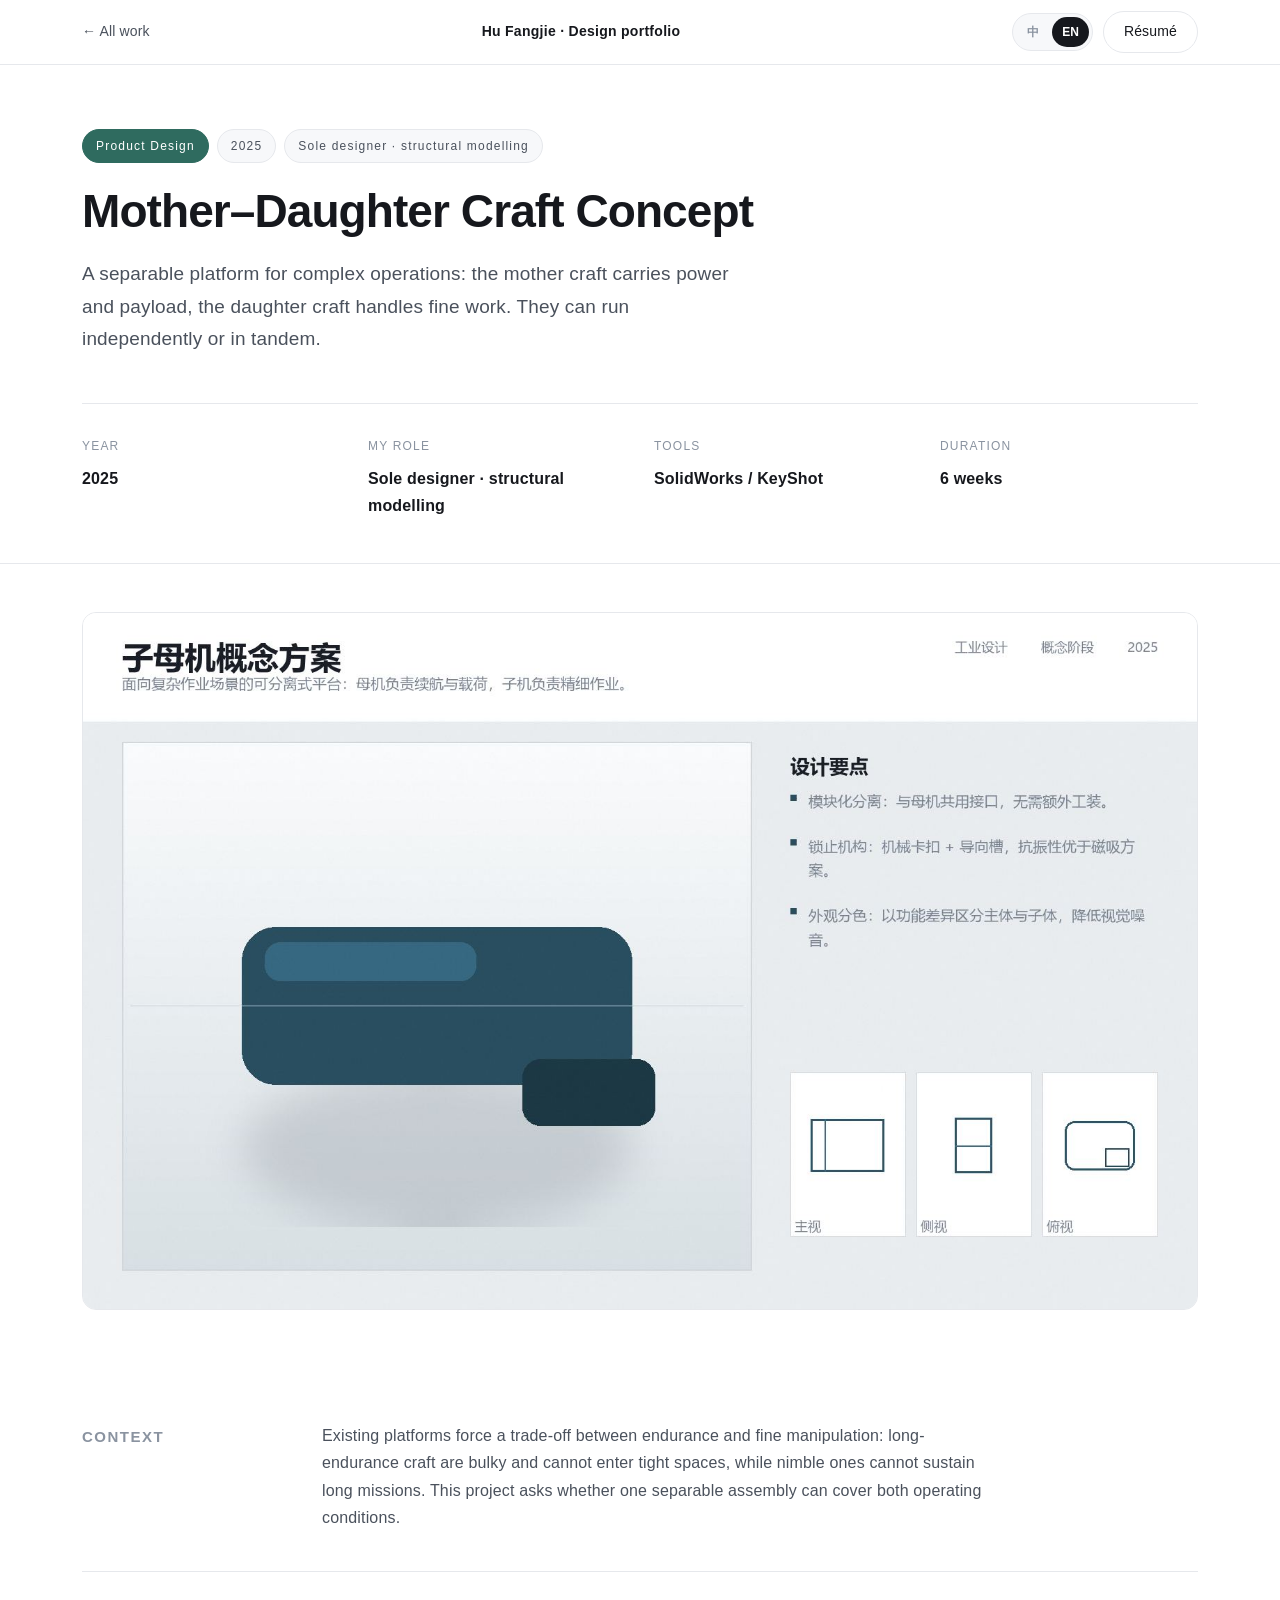
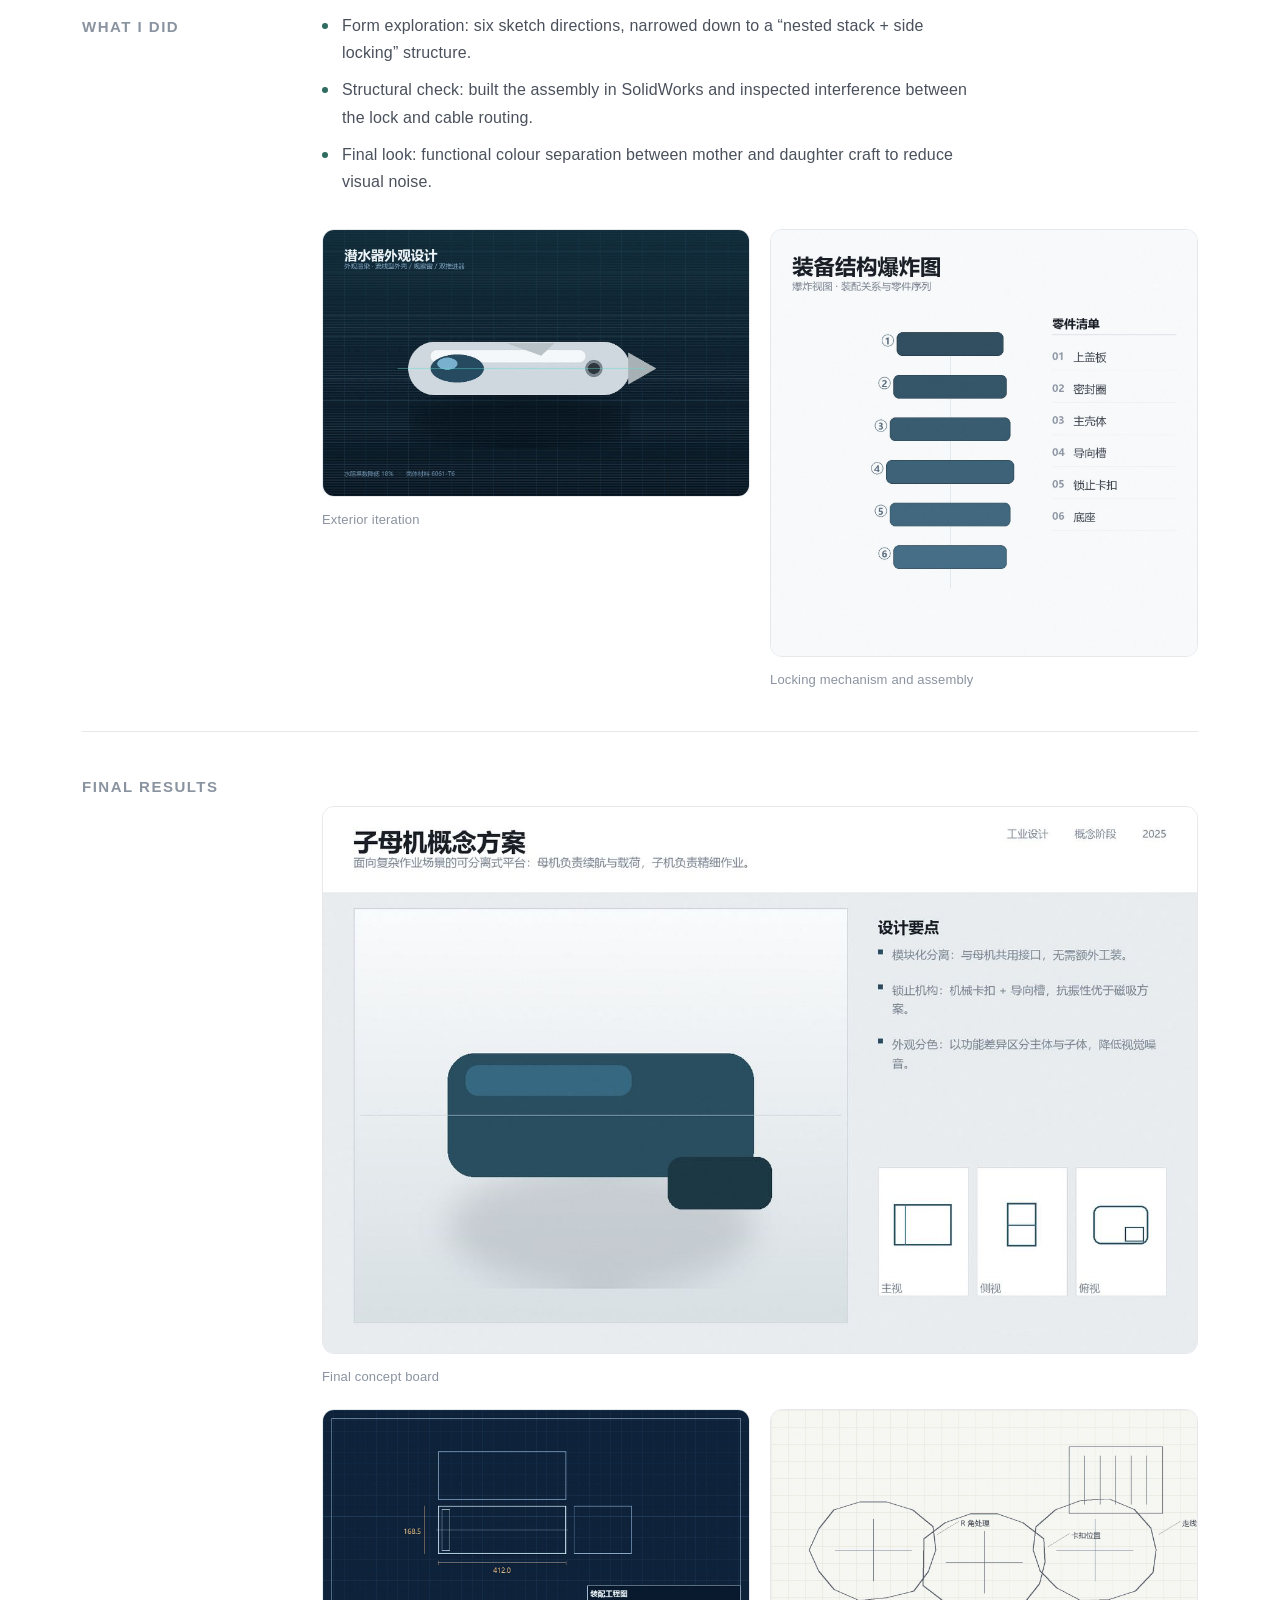
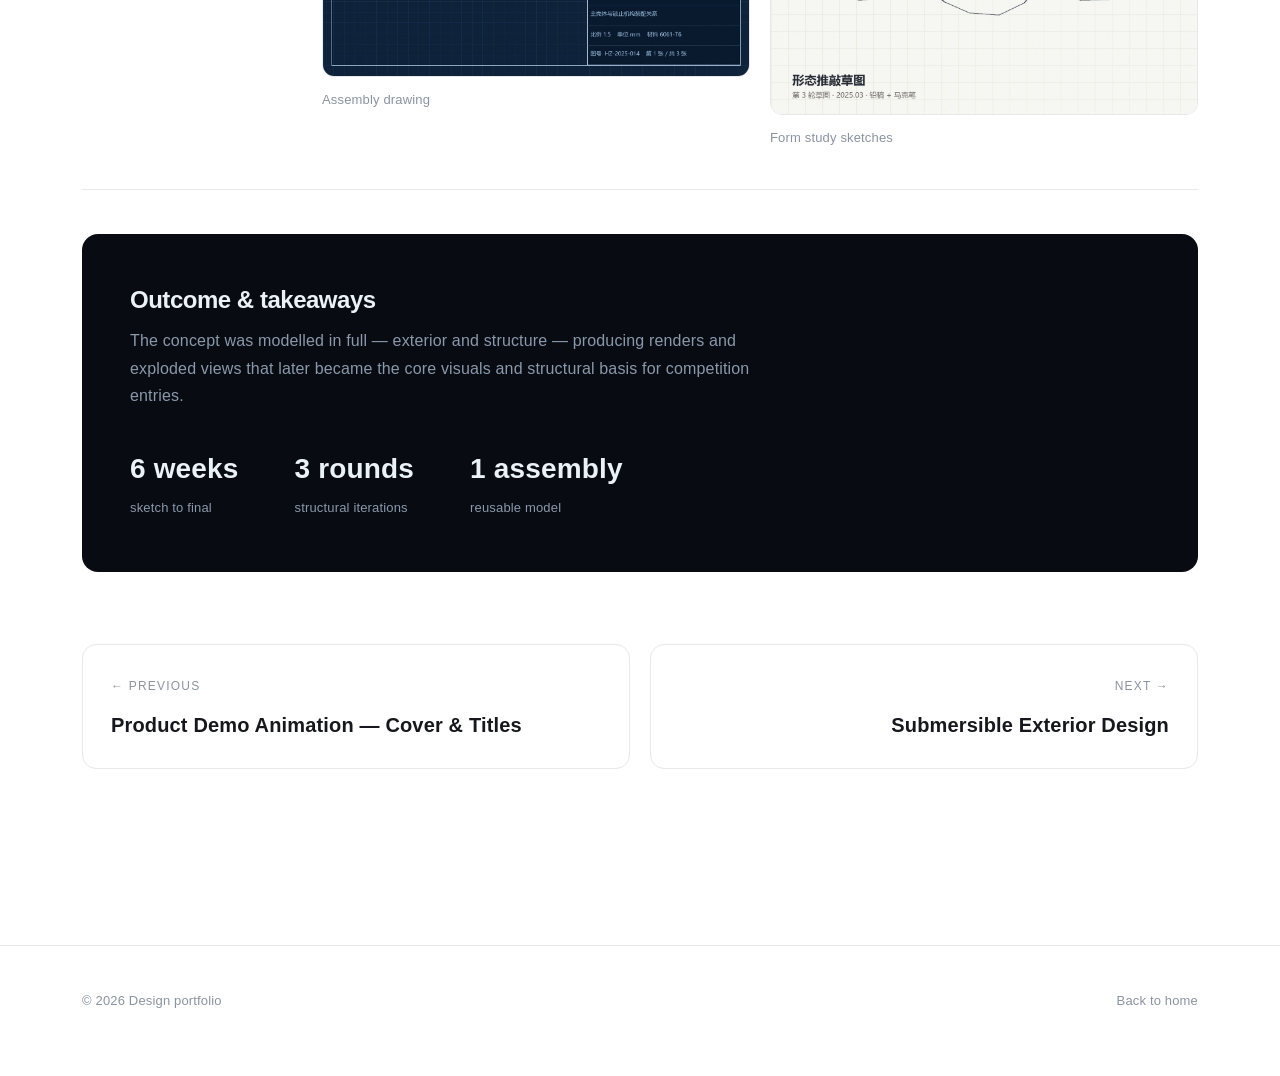
==== works.html @ a3cf7e80 "新增中英双语：i18n 机制、语言切换、8 个作品英文内容、跨语言搜索" ====
<!DOCTYPE html>
<html lang="zh-CN">
<head>
<meta charset="utf-8">
<meta name="viewport" content="width=device-width, initial-scale=1">
<meta name="description" content="作品详情 · 胡方杰设计作品集">
<meta name="theme-color" content="#FFFFFF">
<title>作品详情 · 胡方杰 设计作品集</title>
<link rel="stylesheet" href="assets/css/base.css">
<link rel="stylesheet" href="assets/css/detail.css">
<link rel="stylesheet" href="assets/css/lightbox.css">
<link rel="stylesheet" href="assets/css/video.css">
</head>
<body>

<div class="topbar">
  <div class="wrap topbar__in">
    <a class="topbar__back" href="index.html#works" data-i18n="work.back">← 返回全部作品</a>
    <div class="topbar__brand" data-i18n="work.brand">胡方杰 · 设计作品集</div>
    <div class="topbar__right">
      <div class="lang" role="group" aria-label="Language / 语言">
        <button class="lang__btn" type="button" data-lang-set="zh" aria-pressed="true">中</button>
        <button class="lang__btn" type="button" data-lang-set="en" aria-pressed="false">EN</button>
      </div>
      <a class="btn" href="resume.pdf" download data-resume="resume.pdf" data-i18n="nav.resume">下载简历</a>
    </div>
  </div>
</div>

<!-- 详情内容由 assets/js/works.js 依据 URL 上的 #/作品id 渲染 -->
<main id="work-root"></main>

<footer class="footer">
  <div class="wrap footer__in">
    <div>© <span id="d-year"></span> <span data-i18n="footer.site">个人设计作品集</span></div>
    <div><a href="index.html" data-i18n="footer.backHome">返回首页</a></div>
  </div>
</footer>

<script src="assets/js/config.js"></script>
<script src="assets/js/works-data.js"></script>
<script src="assets/js/i18n.js"></script>
<script src="assets/img/manifest.js"></script>
<script src="assets/js/lazy.js"></script>
<script src="assets/js/works.js"></script>
<script src="assets/js/lightbox.js"></script>
<script src="assets/js/lang-switch.js"></script>
<script>
document.getElementById('d-year').textContent = new Date().getFullYear();
/* 仅用于评审截图：?scrollY=1800 自动滚到指定位置；?captureH=1 输出内容高度 */
(function () {
  var q = location.search;
  var m = q.match(/[?&]scrollY=(\d+)/);
  if (m) {
    var y = parseInt(m[1], 10);
    window.addEventListener('load', function () { setTimeout(function () { window.scrollTo(0, y); }, 200); });
  }
  if (q.indexOf('captureH=1') >= 0) {
    window.addEventListener('load', function () {
      setTimeout(function () {
        var h = Math.ceil(document.documentElement.getBoundingClientRect().height);
        var el = document.createElement('meta');
        el.name = 'dsh-content-height';
        el.content = String(h);
        document.head.appendChild(el);
      }, 400);
    });
  }
})();
</script>
</body>
</html>
---- assets/css/base.css ----
/* ============================================================
 * base.css —— 设计变量、重置、排版、通用组件
 * 视觉结论见 docs/项目构想.md §3.1（方案 A 极简留白）
 * ============================================================ */

:root{
  /* 颜色 */
  --ink:      #16181D;   /* 主文字 */
  --ink-2:    #4A515C;   /* 次级文字 */
  --ink-3:    #8A93A0;   /* 辅助文字 */
  --line:     #E6E8EC;   /* 分割线 / 描边 */
  --line-2:   #D8DCE2;
  --bg:       #FFFFFF;   /* 主背景 */
  --bg-soft:  #F7F8FA;   /* 次级区块背景 */
  --accent:   #2F6B5F;   /* 强调色（墨绿，小面积使用） */

  /* 深色区（首屏 / 成果块 / 联系方式） */
  --dark:     #080B12;
  --dark-2:   #0E131C;
  --dark-3:   #141C28;
  --dark-line:#1E2A3A;
  --dark-text:#EAF2F7;
  --dark-dim: #8A99AB;
  --glow:     #4FE0B0;   /* 粒子主色 / 深色区强调色 */

  /* 布局 */
  --max:      1180px;
  --pad:      32px;
  --radius:   14px;
  --radius-sm:10px;

  /* 排版 */
  --font: "Inter", "Helvetica Neue", "PingFang SC", "Microsoft YaHei", -apple-system, sans-serif;

  /* 动效 */
  --ease: cubic-bezier(.22,.61,.36,1);
}

*,*::before,*::after{box-sizing:border-box}

html{
  -webkit-text-size-adjust:100%;
  scroll-behavior:smooth;
}

body{
  margin:0;
  background:var(--bg);
  color:var(--ink);
  font-family:var(--font);
  font-size:16px;
  line-height:1.7;
  letter-spacing:.01em;
  -webkit-font-smoothing:antialiased;
  overflow-x:hidden;
}

img{display:block;max-width:100%}
a{color:inherit;text-decoration:none}
button{font-family:inherit;cursor:pointer}

h1,h2,h3,h4{margin:0;letter-spacing:-.02em;font-weight:800;line-height:1.15}
p{margin:0}

/* ---------- 布局容器 ---------- */
.wrap{max-width:var(--max);margin:0 auto;padding:0 var(--pad)}

/* ---------- 按钮 ---------- */
.btn{
  display:inline-flex;align-items:center;justify-content:center;gap:8px;
  height:42px;padding:0 20px;border-radius:999px;
  font-size:14px;font-weight:500;white-space:nowrap;
  border:1px solid var(--line);background:transparent;color:var(--ink);
  transition:border-color .25s var(--ease), background .25s var(--ease), color .25s var(--ease);
}
.btn:hover{border-color:var(--ink)}
.btn--dark{background:var(--ink);border-color:var(--ink);color:#fff}
.btn--dark:hover{background:#000;border-color:#000}
.btn--light{background:#fff;border-color:#fff;color:var(--ink)}
.btn--ghost-dark{border-color:#3A3F49;color:#fff}
.btn--ghost-dark:hover{border-color:#fff}
.btn[aria-disabled="true"]{opacity:.5;cursor:not-allowed}

/* ---------- 标签 ---------- */
.chip{
  display:inline-flex;align-items:center;font-size:13px;
  padding:8px 14px;border-radius:var(--radius-sm);
  border:1px solid var(--line);background:var(--bg-soft);color:var(--ink-2);
}
.tag{
  display:inline-flex;align-items:center;gap:8px;
  font-size:12px;letter-spacing:.18em;text-transform:uppercase;font-weight:600;
  padding:8px 16px;border-radius:999px;
  border:1px solid rgba(79,224,176,.35);
  background:rgba(79,224,176,.06);color:var(--glow);
}
.tag i{
  width:6px;height:6px;border-radius:50%;background:var(--glow);
  box-shadow:0 0 12px var(--glow);display:block;
  animation:pulse 2.2s infinite ease-in-out;
}
@keyframes pulse{0%,100%{opacity:1;transform:scale(1)}50%{opacity:.35;transform:scale(.7)}}

/* ---------- 区块标题 ---------- */
.sec-head{display:flex;align-items:flex-end;justify-content:space-between;gap:20px;margin-bottom:38px}
.sec-head h2{font-size:30px}
.sec-head p{font-size:14px;color:var(--ink-3);margin-top:8px}
.sec-head .count{font-size:13px;color:var(--ink-3);letter-spacing:.06em;white-space:nowrap}

/* ---------- 作品卡片 ---------- */
.card{display:block;position:relative}
.card__thumb{
  position:relative;overflow:hidden;border-radius:var(--radius);
  background:var(--bg-soft);border:1px solid var(--line);
}
.card__thumb img{
  position:absolute;inset:0;
  width:100%;height:100%;object-fit:cover;
  transition:transform .6s var(--ease), opacity .5s var(--ease);
  opacity:0;
}
.card__thumb img.is-loaded{opacity:1}
.card:hover .card__thumb img{transform:scale(1.03)}
.card__meta{display:flex;align-items:baseline;justify-content:space-between;gap:16px;padding:16px 2px 0}
.card__meta h3{font-size:18px;font-weight:700;letter-spacing:-.01em}
.card__meta p{font-size:13px;color:var(--ink-3);margin-top:5px}
.card__meta .year{font-size:13px;color:var(--ink-3);letter-spacing:.06em;white-space:nowrap}

/* 悬浮提示 */
.card__hover{
  position:absolute;left:14px;bottom:14px;z-index:2;
  display:inline-flex;align-items:center;gap:6px;
  padding:7px 13px;border-radius:999px;font-size:12px;
  background:rgba(12,16,24,.82);color:#fff;backdrop-filter:blur(6px);
  opacity:0;transform:translateY(6px);
  transition:opacity .3s var(--ease), transform .3s var(--ease);
}
.card:hover .card__hover{opacity:1;transform:translateY(0)}

/* ---------- 图片懒加载占位 ---------- */
.ph{position:relative;overflow:hidden;background:var(--bg-soft)}
.ph::after{
  content:"";position:absolute;inset:0;
  background:linear-gradient(100deg, transparent 20%, rgba(255,255,255,.55) 50%, transparent 80%);
  transform:translateX(-100%);
}
.ph.is-loading::after{animation:shimmer 1.4s infinite}
@keyframes shimmer{to{transform:translateX(100%)}}

/* ---------- 深色区块 ---------- */
.dark-block{
  background:var(--dark);color:var(--dark-text);
  border-radius:16px;padding:52px 48px;
}
.dark-block h3{font-size:24px;margin-bottom:14px}
.dark-block p{color:var(--dark-dim);max-width:640px}
.dark-block .metrics{display:flex;gap:56px;margin-top:36px;flex-wrap:wrap}
.dark-block .metrics b{display:block;font-size:28px;font-weight:800}
.dark-block .metrics span{font-size:13px;color:var(--dark-dim)}

/* ---------- 页脚 ---------- */
.footer{
  border-top:1px solid var(--line);
  padding:44px 0 64px;margin-top:88px;
  font-size:13px;color:var(--ink-3);
}
.footer__in{display:flex;justify-content:space-between;gap:20px;flex-wrap:wrap}
.footer a:hover{color:var(--accent)}

/* ---------- 工具类 ---------- */
.sr-only{
  position:absolute;width:1px;height:1px;padding:0;margin:-1px;
  overflow:hidden;clip:rect(0 0 0 0);white-space:nowrap;border:0;
}

/* ---------- 无障碍：尊重"减少动态效果" ---------- */
@media (prefers-reduced-motion: reduce){
  html{scroll-behavior:auto}
  *,*::before,*::after{
    animation-duration:.001ms !important;
    animation-iteration-count:1 !important;
    transition-duration:.001ms !important;
  }
}

/* ---------- 响应式断点 ---------- */
@media (max-width:960px){
  :root{--pad:24px}
  .sec-head h2{font-size:26px}
}

@media (max-width:560px){
  :root{--pad:20px}
  .sec-head{flex-direction:column;align-items:flex-start;gap:10px;margin-bottom:26px}
  .sec-head h2{font-size:23px}
  .dark-block{padding:34px 24px}
  .dark-block h3{font-size:21px}
  .dark-block .metrics{gap:26px;margin-top:26px}
  .dark-block .metrics b{font-size:23px}
  .card__meta h3{font-size:16px}
  .footer{margin-top:56px}
}
---- assets/css/detail.css ----
/* ============================================================
 * detail.css —— 作品详情页
 * 结构：顶栏 → 标题区（事实栏）→ 主图 → 背景 / 做法 / 成果 → 深色成果块 → 上一下一
 * ============================================================ */

/* ---------- 顶栏 ---------- */
.topbar{
  position:sticky;top:0;z-index:40;
  background:rgba(255,255,255,.92);backdrop-filter:blur(10px);
  border-bottom:1px solid var(--line);
}
.topbar__in{display:flex;align-items:center;justify-content:space-between;gap:20px;height:64px}
.topbar__back{font-size:14px;color:var(--ink-2);display:inline-flex;align-items:center;gap:6px}
.topbar__back:hover{color:var(--accent)}
.topbar__brand{font-weight:700;font-size:14px;letter-spacing:.02em}
.topbar__right{display:flex;align-items:center;gap:10px}

/* 语言切换（详情页只引入 detail.css，所以这套样式在这里也要有一份） */
.lang{
  display:flex;align-items:center;gap:2px;
  padding:3px;border-radius:999px;
  border:1px solid var(--line);background:var(--bg-soft);
}
.lang__btn{
  min-width:34px;height:30px;padding:0 10px;
  font-size:12px;font-weight:600;
  border:0;border-radius:999px;background:transparent;color:var(--ink-3);
  transition:background .2s var(--ease), color .2s var(--ease);
}
.lang__btn:hover{color:var(--ink)}
.lang__btn.is-on{background:var(--ink);color:#fff}

/* ---------- 标题区 ---------- */
.phead{padding:64px 0 44px;border-bottom:1px solid var(--line)}
.cats{display:flex;gap:8px;margin-bottom:22px;flex-wrap:wrap}
.cat{
  font-size:12px;letter-spacing:.1em;padding:6px 13px;border-radius:999px;
  background:var(--bg-soft);border:1px solid var(--line);color:var(--ink-2);
}
.cat--hi{background:var(--accent);border-color:var(--accent);color:#fff}
.phead h1{font-size:46px;max-width:16em}
.summary{margin-top:20px;font-size:19px;color:var(--ink-2);max-width:660px}

.facts{
  display:grid;grid-template-columns:repeat(4,1fr);gap:28px;
  margin-top:48px;padding-top:32px;border-top:1px solid var(--line);
}
.fact span{display:block;font-size:12px;letter-spacing:.1em;color:var(--ink-3);text-transform:uppercase;margin-bottom:8px}
.fact b{font-size:16px;font-weight:600}

/* ---------- 主图 ---------- */
.hero-media{margin-top:48px;border-radius:var(--radius);overflow:hidden;background:var(--bg-soft);border:1px solid var(--line)}
.hero-media img{width:100%;height:auto;display:block}

/* ---------- 正文 ---------- */
.article{padding:72px 0}
.block{display:grid;grid-template-columns:200px 1fr;gap:40px;padding:40px 0;border-bottom:1px solid var(--line)}
.block:last-child{border-bottom:0}
.block h2{font-size:15px;letter-spacing:.1em;text-transform:uppercase;color:var(--ink-3);font-weight:600;padding-top:6px}
.block__body p{color:var(--ink-2);margin-bottom:16px;max-width:660px}
.block__body p:last-child{margin-bottom:0}
.block__body strong{color:var(--ink);font-weight:600}

.points{margin:0 0 16px;padding:0;list-style:none;max-width:660px}
.points li{color:var(--ink-2);padding-left:20px;position:relative;margin-bottom:10px}
.points li::before{
  content:"";position:absolute;left:0;top:11px;
  width:6px;height:6px;border-radius:50%;background:var(--accent);
}

/* ---------- 图片组 ---------- */
.figs{display:grid;grid-template-columns:1fr 1fr;gap:20px;margin-top:34px}
.fig{display:block}
.fig__box{border-radius:12px;overflow:hidden;background:var(--bg-soft);border:1px solid var(--line)}
.fig__box img{width:100%;height:auto;display:block}
.fig--wide{grid-column:1/-1}
.fig__cap{font-size:13px;color:var(--ink-3);padding-top:12px}

/* ---------- 深色成果块 ---------- */
.result{margin-top:44px}

/* ---------- 上/下一个 ---------- */
.pager{display:grid;grid-template-columns:1fr 1fr;gap:20px;padding:0 0 88px}
.pager a{
  border:1px solid var(--line);border-radius:var(--radius);padding:26px 28px;display:block;
  transition:border-color .25s var(--ease), transform .25s var(--ease);
}
.pager a:hover{border-color:var(--ink)}
.pager span{font-size:12px;letter-spacing:.1em;color:var(--ink-3);text-transform:uppercase}
.pager b{display:block;font-size:20px;font-weight:700;margin-top:10px}
.pager a.is-next{text-align:right}

/* ---------- 响应式 ---------- */
@media (max-width:900px){
  .phead h1{font-size:32px}
  .facts{grid-template-columns:1fr 1fr;gap:22px;margin-top:32px;padding-top:24px}
  .block{grid-template-columns:1fr;gap:16px}
  .figs{grid-template-columns:1fr}
  .pager{grid-template-columns:1fr}
}

@media (max-width:560px){
  .phead{padding:40px 0 30px}
  .phead h1{font-size:26px}
  .summary{font-size:16px}
  .facts{grid-template-columns:1fr 1fr;gap:18px}
  .facts .fact b{font-size:14px}
  .cat{font-size:11px;padding:5px 11px}
  .article{padding:44px 0}
  .block{padding:28px 0}
  .block h2{font-size:13px}
  .hero-media{margin-top:30px}
  .pager b{font-size:17px}
  .pager a{padding:20px}
}
---- assets/css/video.css ----
/* ============================================================
 * video.css —— 视频卡片样式
 * 设计意图：先只显示封面 + 播放键，点击后才插入 iframe，
 *           避免一进详情页就加载第三方播放器拖慢速度。
 * ============================================================ */

.videos{display:grid;gap:20px}

.video{margin:0}

.video__btn{
  position:relative;display:block;width:100%;padding:0;
  border:1px solid var(--line);border-radius:12px;overflow:hidden;
  background:var(--bg-soft);cursor:pointer;
  transition:border-color .25s var(--ease);
}
.video__btn:hover{border-color:var(--ink)}
.video__btn.is-playing{cursor:default;border-color:var(--line)}

.video__poster{display:block;aspect-ratio:16/9}
.video__poster img{
  width:100%;height:100%;object-fit:cover;display:block;
  transition:transform .6s var(--ease), opacity .5s var(--ease);
  opacity:0;
}
.video__poster img.is-loaded{opacity:1}
.video__btn:hover .video__poster img{transform:scale(1.02)}

/* 播放键 */
.video__play{
  position:absolute;left:50%;top:50%;transform:translate(-50%,-50%);
  width:76px;height:76px;border-radius:50%;
  background:rgba(255,255,255,.94);
  display:flex;align-items:center;justify-content:center;
  box-shadow:0 10px 34px rgba(0,0,0,.28);
  transition:transform .25s var(--ease), background .25s var(--ease);
}
.video__btn:hover .video__play{transform:translate(-50%,-50%) scale(1.06)}
.video__play i{
  width:0;height:0;display:block;margin-left:5px;
  border-left:20px solid #16181D;
  border-top:12px solid transparent;
  border-bottom:12px solid transparent;
}

.video__hint{
  position:absolute;left:14px;bottom:14px;
  font-size:12px;letter-spacing:.06em;
  padding:6px 12px;border-radius:999px;
  background:rgba(12,16,24,.78);color:#fff;backdrop-filter:blur(6px);
}

/* 地址未填时的样子：别让人以为能点 */
.video__btn.is-todo{cursor:not-allowed}
.video__btn.is-todo .video__play{background:rgba(255,255,255,.72)}
.video__btn.is-todo .video__hint{background:rgba(120,90,20,.86)}
.video__btn.is-todo:hover{border-color:var(--line)}
.video__btn.is-todo:hover .video__play{transform:translate(-50%,-50%)}

/* 播放器容器（点击后才有内容） */
.video__frame{display:none}
.video__frame.is-on{display:block;aspect-ratio:16/9;border-radius:12px;overflow:hidden;background:#000}
.video__frame iframe,
.video__frame video{width:100%;height:100%;display:block;border:0}

.video__cap{
  display:flex;flex-direction:column;gap:4px;
  font-size:13px;color:var(--ink-3);padding-top:12px;
}
.video__cap b{color:var(--ink-2);font-weight:600}

@media (max-width:560px){
  .video__play{width:58px;height:58px}
  .video__play i{border-left-width:15px;border-top-width:9px;border-bottom-width:9px}
  .video__hint{left:10px;bottom:10px;font-size:11px}
}
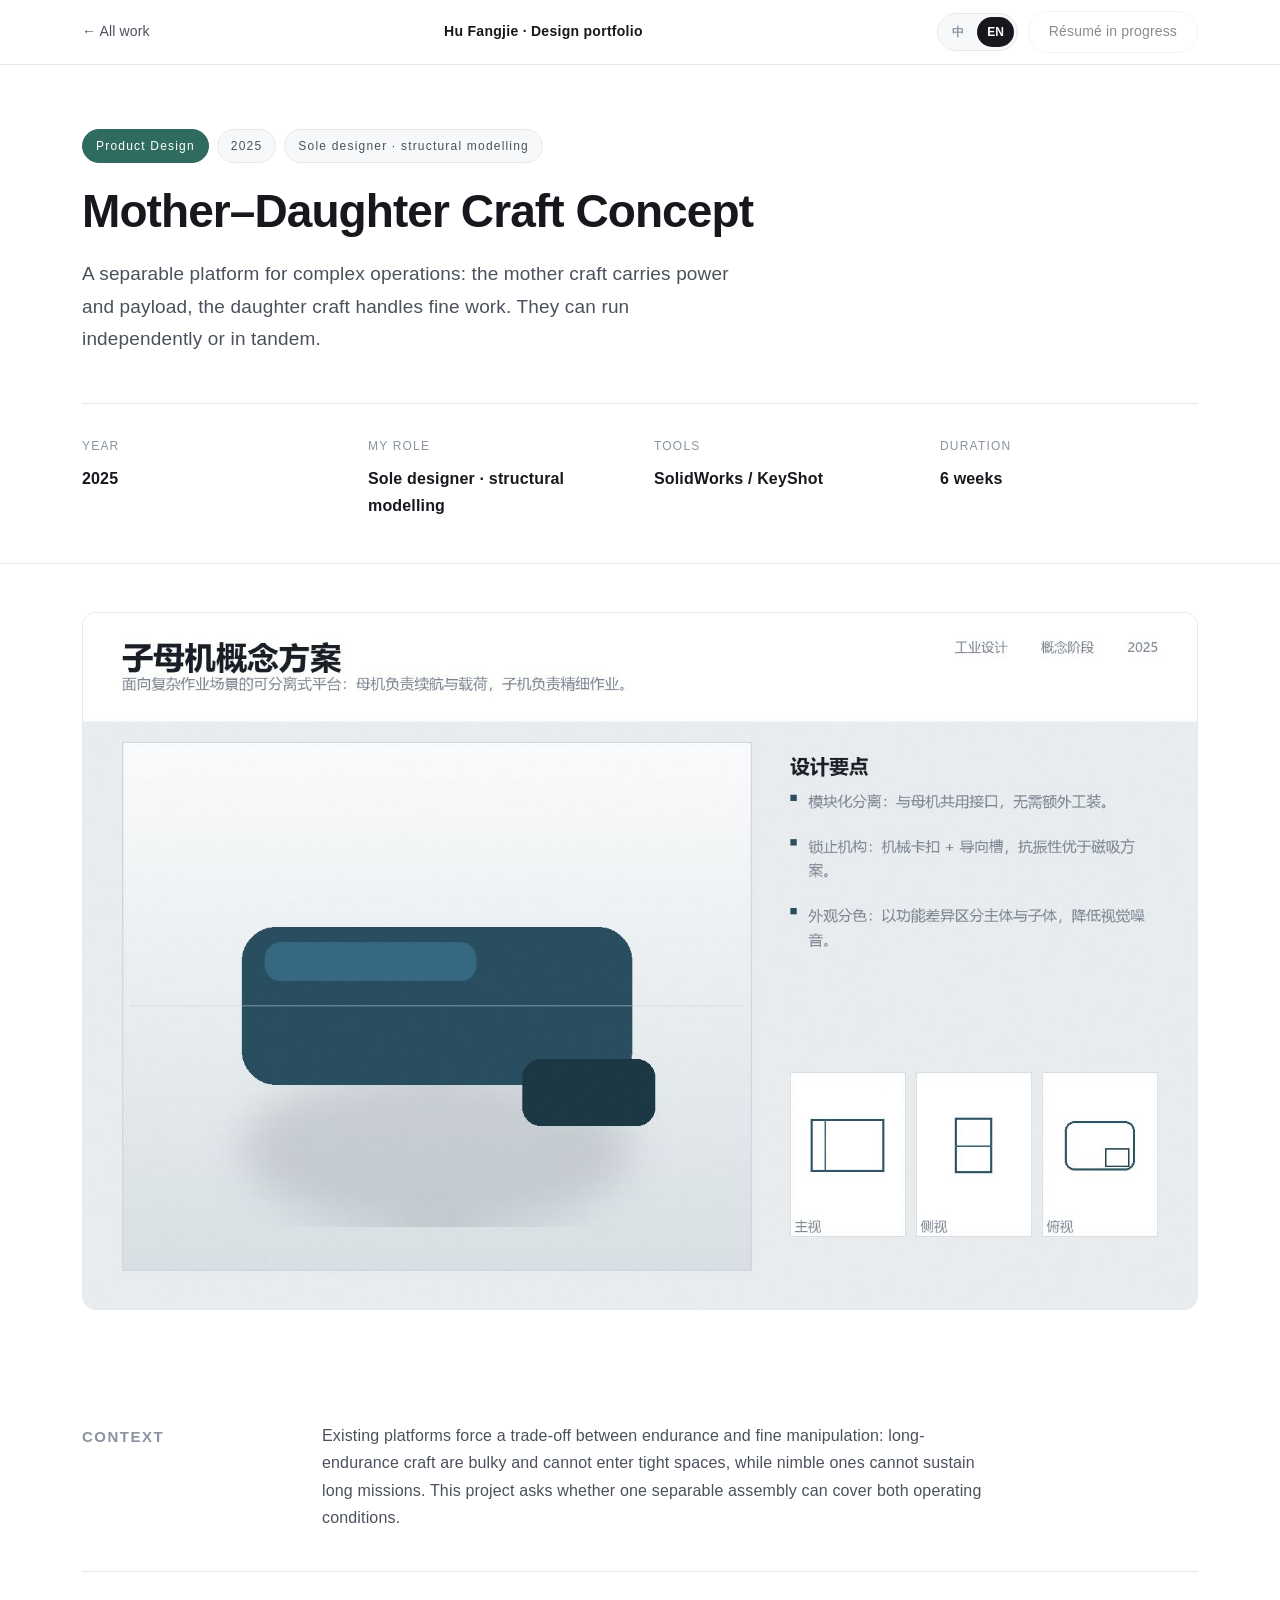
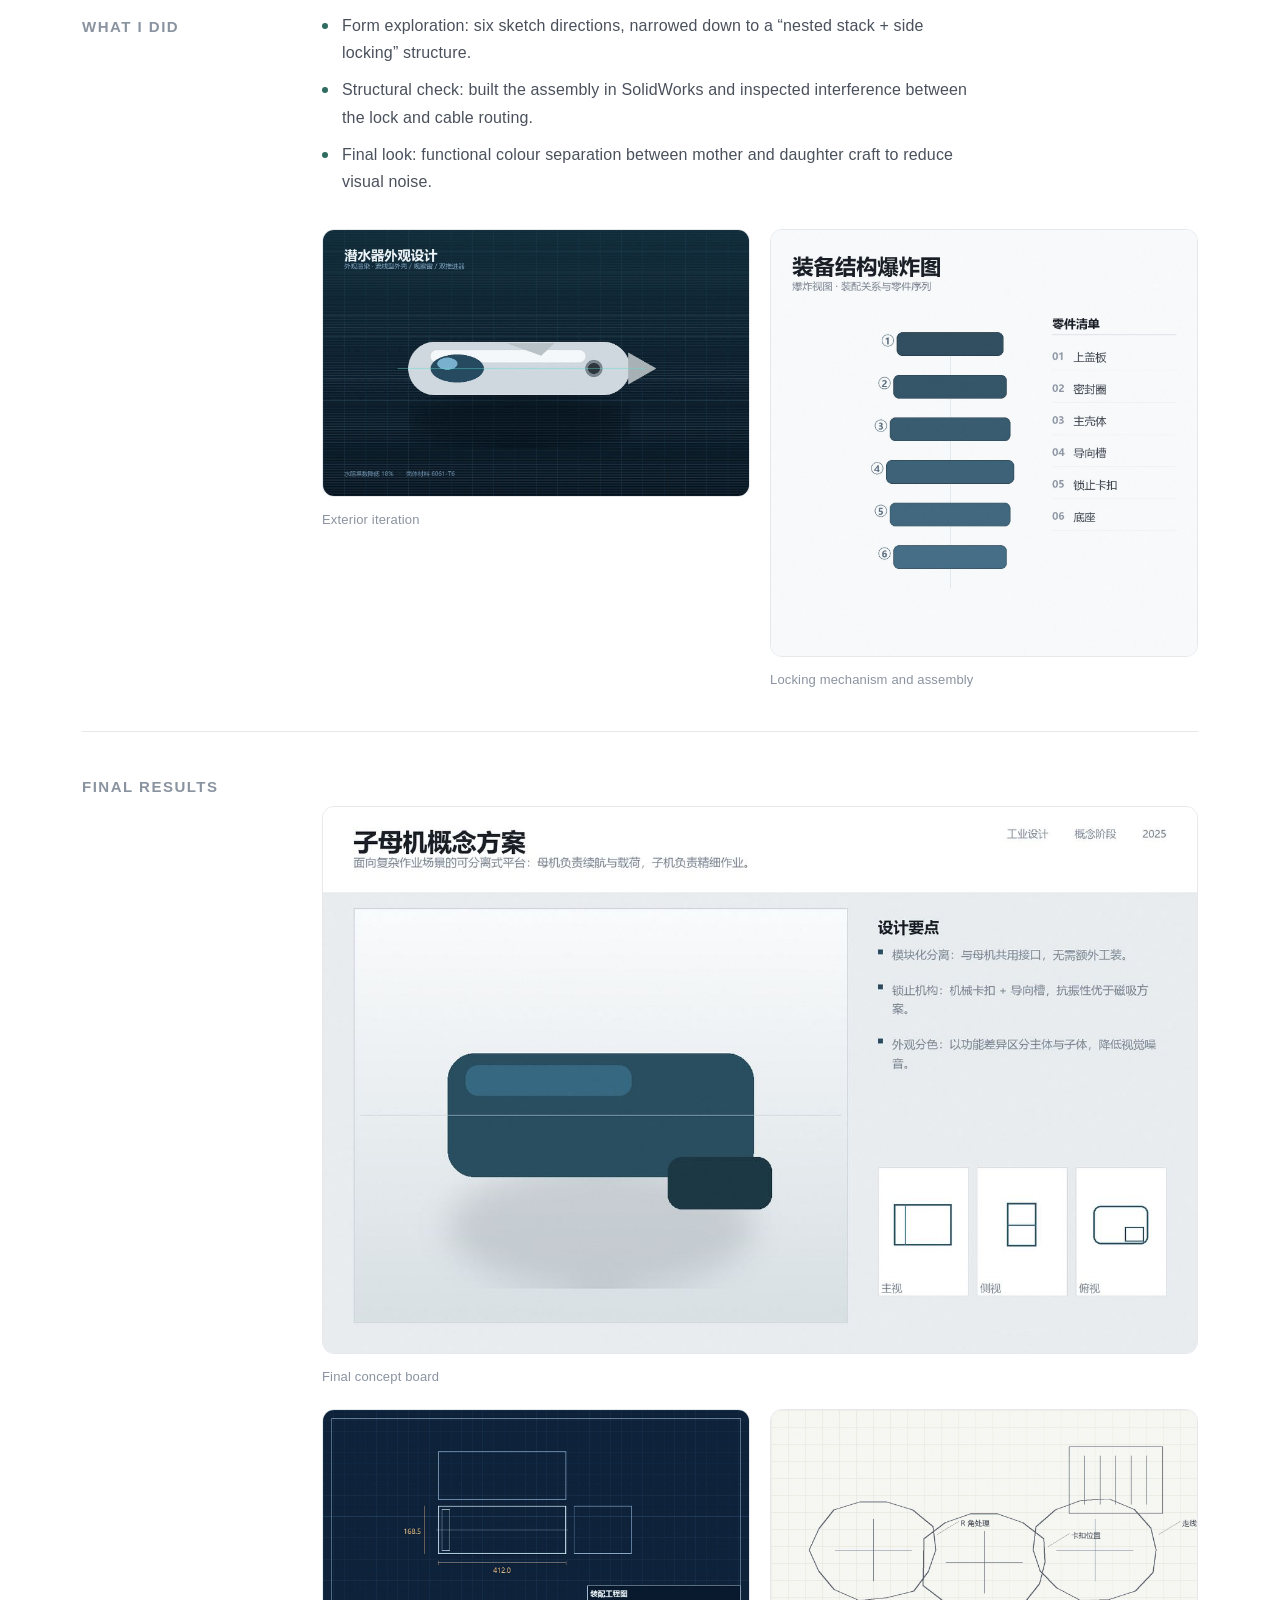
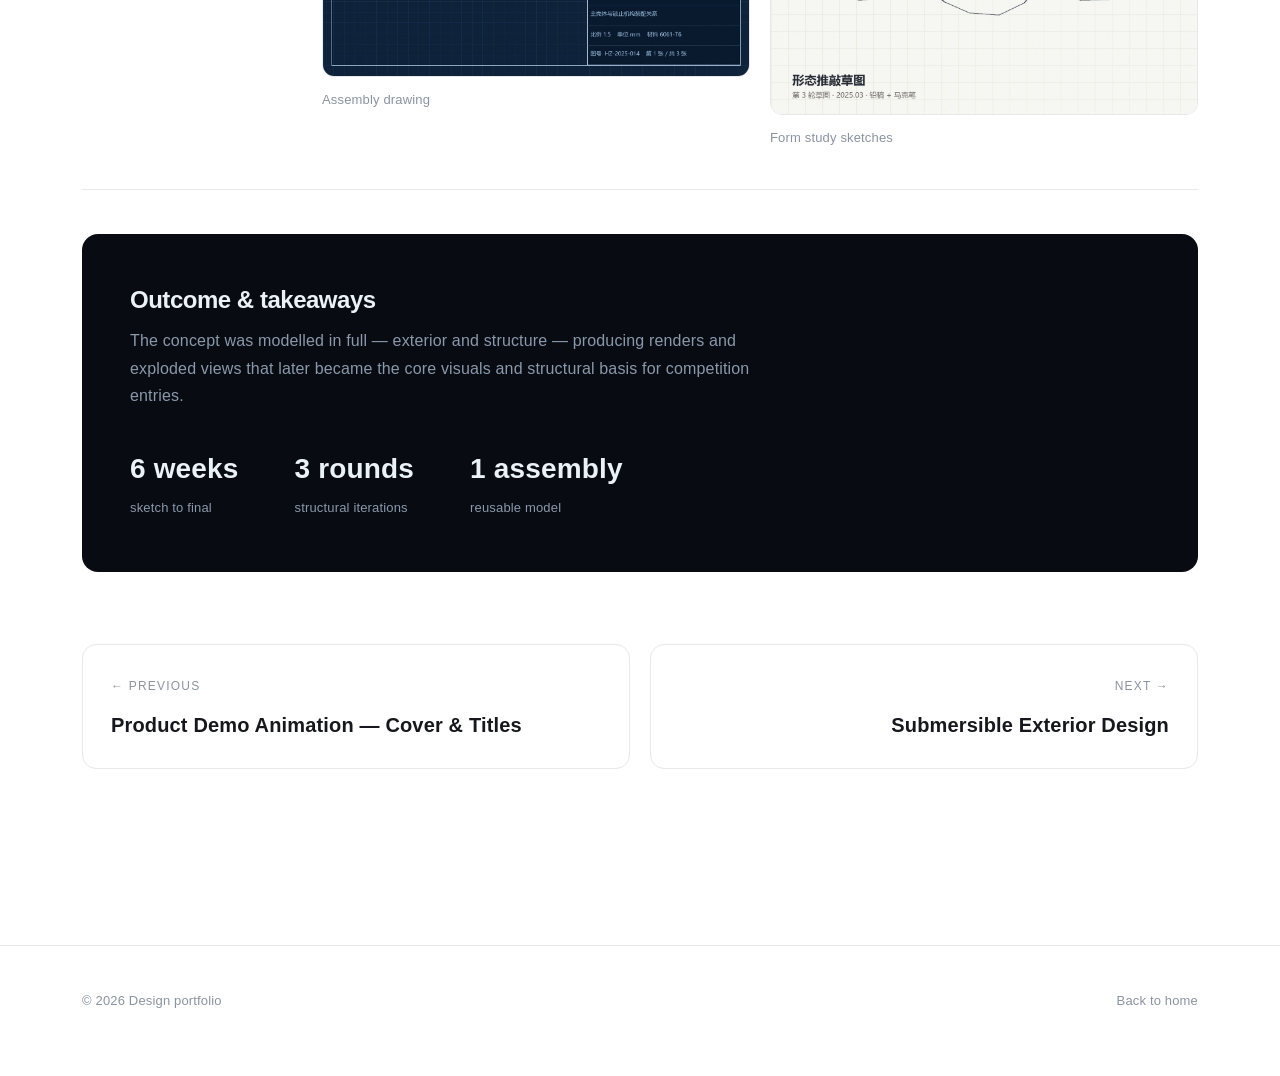
==== commit 99d2ec8e: "占位状态自动降级 + 可访问性 + 卡片错开淡入 + 首屏滚动渐隐 + favicon" ====
--- a/works.html
+++ b/works.html
@@ -6,12 +6,15 @@
 <meta name="description" content="作品详情 · 胡方杰设计作品集">
 <meta name="theme-color" content="#FFFFFF">
 <title>作品详情 · 胡方杰 设计作品集</title>
+<link rel="icon" href="assets/favicon.svg" type="image/svg+xml">
 <link rel="stylesheet" href="assets/css/base.css">
 <link rel="stylesheet" href="assets/css/detail.css">
 <link rel="stylesheet" href="assets/css/lightbox.css">
 <link rel="stylesheet" href="assets/css/video.css">
 </head>
 <body>
+
+<a class="skip-link" href="#work-root">跳到作品内容 / Skip to content</a>
 
 <div class="topbar">
   <div class="wrap topbar__in">
@@ -22,7 +25,7 @@
         <button class="lang__btn" type="button" data-lang-set="zh" aria-pressed="true">中</button>
         <button class="lang__btn" type="button" data-lang-set="en" aria-pressed="false">EN</button>
       </div>
-      <a class="btn" href="resume.pdf" download data-resume="resume.pdf" data-i18n="nav.resume">下载简历</a>
+      <a class="btn" href="resume.pdf" download data-resume="resume.pdf" data-i18n="nav.resume"><span data-resume-label>下载简历</span></a>
     </div>
   </div>
 </div>
--- a/assets/css/base.css
+++ b/assets/css/base.css
@@ -167,6 +167,25 @@
 .footer__in{display:flex;justify-content:space-between;gap:20px;flex-wrap:wrap}
 .footer a:hover{color:var(--accent)}
 
+/* ---------- 键盘焦点（只在键盘操作时显示，不干扰鼠标用户） ---------- */
+:focus{outline:none}
+:focus-visible{
+  outline:2px solid var(--accent);
+  outline-offset:3px;
+  border-radius:4px;
+}
+/* 深色区块与首屏换成亮色描边，否则墨绿在深底上看不清 */
+.dark-block :focus-visible,
+.hero :focus-visible{outline-color:var(--glow)}
+
+/* 跳到主内容（键盘/屏幕阅读器用户） */
+.skip-link{
+  position:absolute;left:-9999px;top:0;z-index:200;
+  padding:12px 18px;border-radius:0 0 10px 0;
+  background:var(--ink);color:#fff;font-size:14px;
+}
+.skip-link:focus{left:0}
+
 /* ---------- 工具类 ---------- */
 .sr-only{
   position:absolute;width:1px;height:1px;padding:0;margin:-1px;
@@ -181,6 +200,8 @@
     animation-iteration-count:1 !important;
     transition-duration:.001ms !important;
   }
+  /* 动效关闭时必须直接可见，不能停留在透明状态 */
+  .reveal{opacity:1 !important;transform:none !important}
 }
 
 /* ---------- 响应式断点 ---------- */
